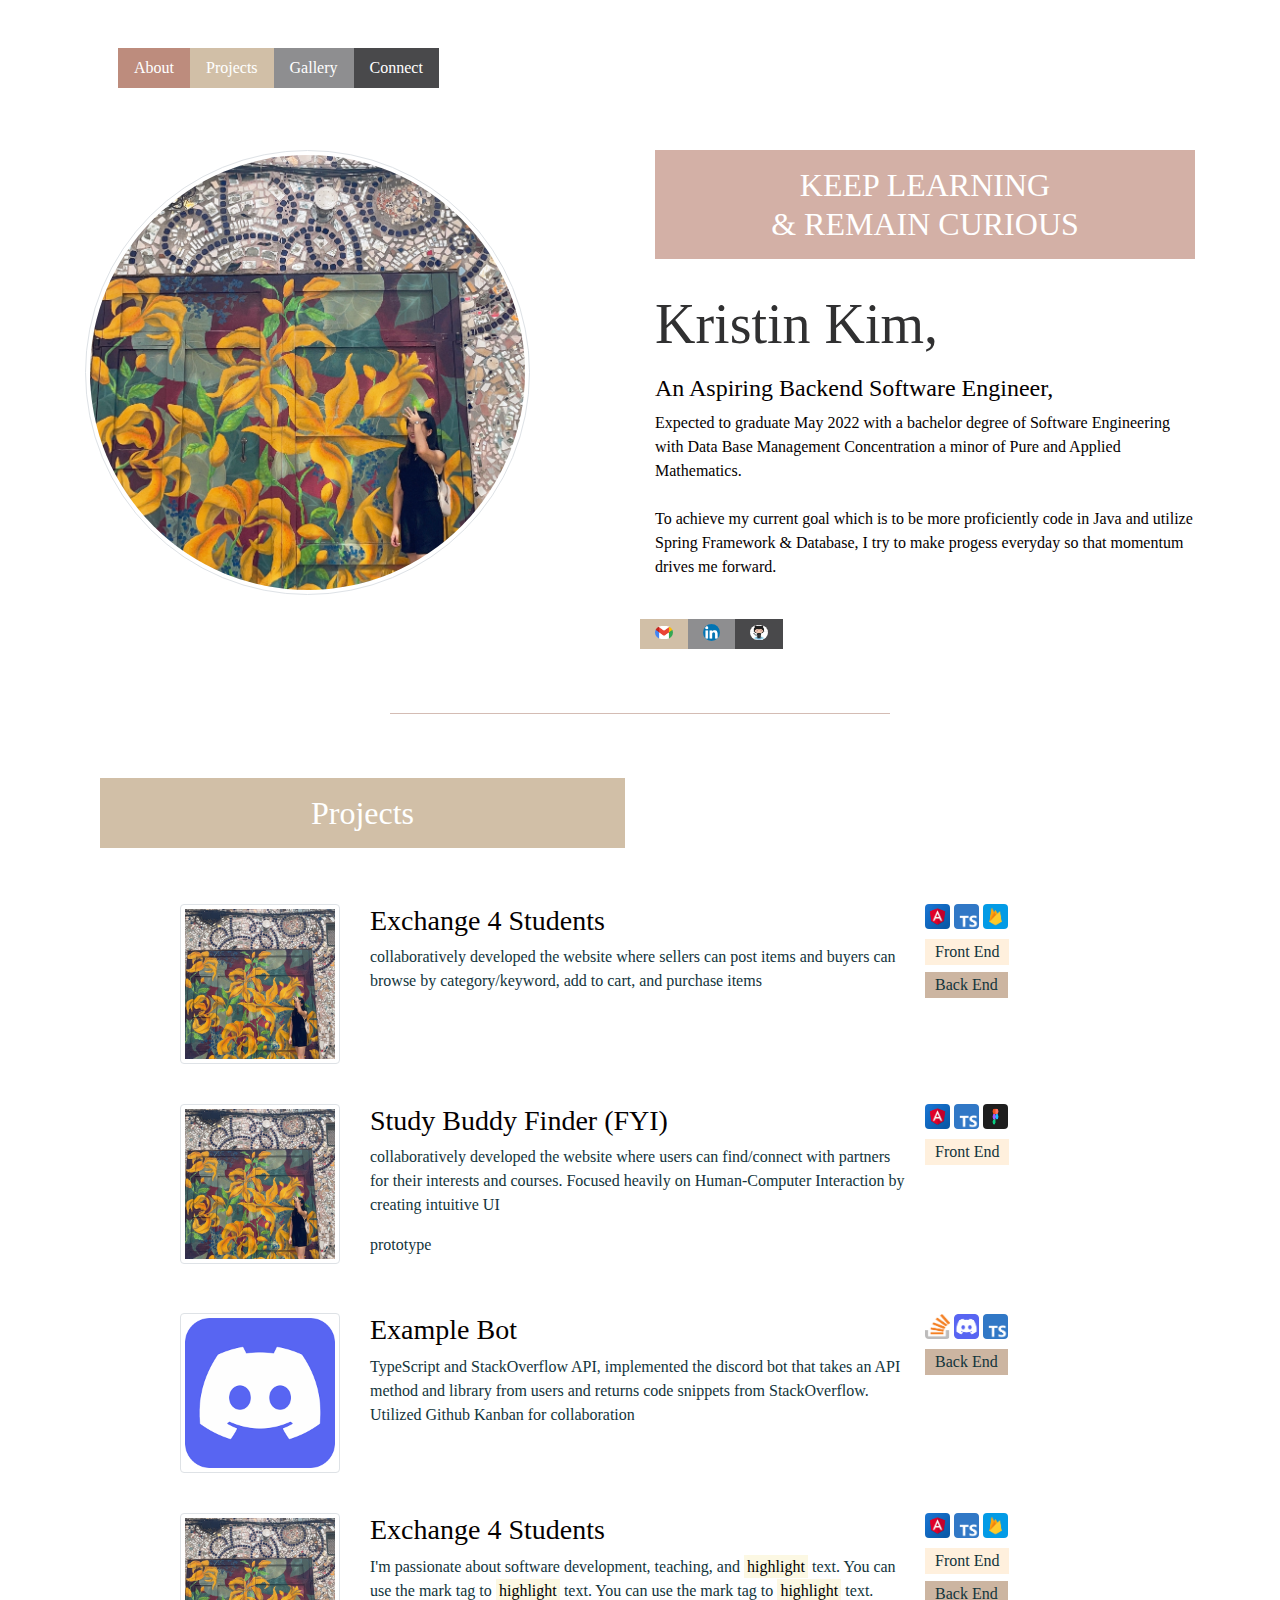
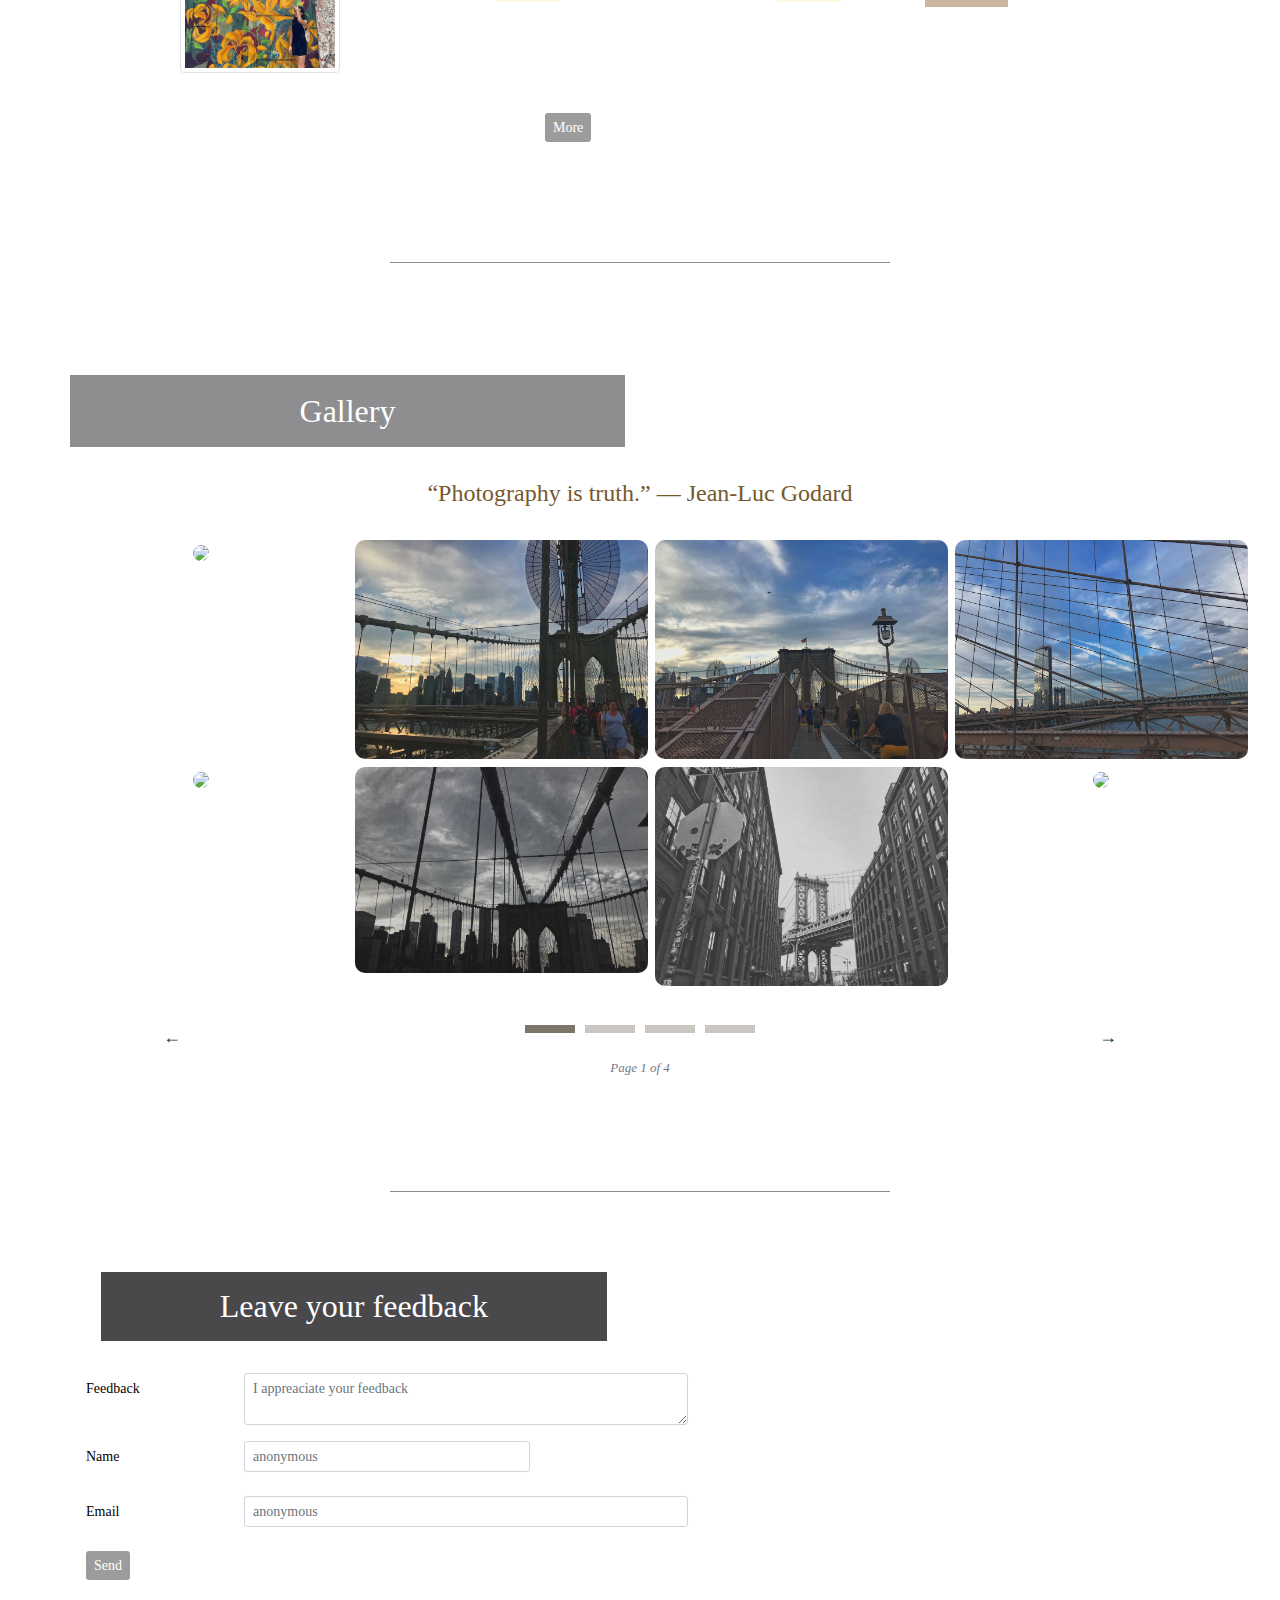
==== index.html @ ba3530fb "initial commit" ====
<!DOCTYPE html>
<html>
    <head>
        <link rel="stylesheet" href="https://maxcdn.bootstrapcdn.com/bootstrap/4.0.0/css/bootstrap.min.css" integrity="sha384-Gn5384xqQ1aoWXA+058RXPxPg6fy4IWvTNh0E263XmFcJlSAwiGgFAW/dAiS6JXm" crossorigin="anonymous">
        <link rel="stylesheet" type="text/css" href="style.css"> 
        <link rel="stylesheet" href="https://maxcdn.bootstrapcdn.com/bootstrap/4.0.0/css/bootstrap.min.css" integrity="sha384-Gn5384xqQ1aoWXA+058RXPxPg6fy4IWvTNh0E263XmFcJlSAwiGgFAW/dAiS6JXm" crossorigin="anonymous">
        <link rel="stylesheet" type="text/css" href="gallerystyle.css">
        <title>Kristin Kim</title>
    </head>
    
    <body>
        <div class= "big-container-tab">
        <div class="container container-tab p-sm-5 b-0">
            <ul class="nav">
                <li class="nav-item nav-item-1">
                  <a class="nav-link active" href="">About</a>
                </li>
                <li class="nav-item nav-item-2">
                  <a class="nav-link" href="#projects">Projects</a>
                </li>
                <li class="nav-item nav-item-3">
                  <a class="nav-link" href="#gallery">Gallery</a>
                </li>
                <li class="nav-item nav-item-4">
                  <a class="nav-link" href="#connect">Connect</a>
                </li>
            </ul>
        </div>
        </div>
        <div class = "contents">
        <div class= "big-container-about">
        <div id="about" class="container container-about">
            <div class="row ">
                <div class="col-5">
                    <img src="img\profilepic.jpg" alt="profilepic" class="img-thumbnail rounded-circle profile">
                </div>
                <div class ="col-1"></div>
                <div class="col-6">
                    <!-- <div class= "row">
                        <div class="col">
                            <img src="img\profilepic.jpg" alt="..." class="rounded-circle medium-circle">
                        </div>
                        <div class="col">
                            <img src="img\profilepic.jpg" alt="..." class="rounded-circle medium-circle">
                        </div>
                        <div class="col">
                            <img src="img\profilepic.jpg" alt="..." class="rounded-circle medium-circle">
                        </div>
                    </div> -->
                    <h2 class="about-quote">KEEP LEARNING <br>& REMAIN CURIOUS</h2>
                    <br>
                    <h1 class="display-4 about-kristin" style="color: #303031;">Kristin Kim, </h1>
                    
                    <p class="about-me">
                        <h4>An Aspiring Backend Software Engineer,</h4> Expected to graduate May 2022 with
                        a bachelor degree of Software Engineering with Data Base Management Concentration 
                        a minor of Pure and Applied Mathematics.
                        <br><br>To achieve my current goal which is to be more proficiently code in Java and utilize Spring Framework & Database, 
                        I try to make progess everyday so that momentum drives me forward.
                         <br>
                    <br></p>
                    <div id="projects" class="row about-contact">
                        <div class="col-1 contact-1">
                            <a href="https://mail.google.com/mail/?view=cm&fs=1&to=kristinhajinkim@gmail.com" target="_blank">
                                <img src="img\tools\gmail.png" alt="profilepic">
                            </a>
                        </div>
                        <div class="col-1 contact-2">
                            <a href="https://www.linkedin.com/in/kristinkimnj/" target="_blank">
                                <img src="img\tools\linkedin.png" alt="linkedin" >
                            </a>
                        </div>
                        <div class="col-1 contact-3">
                            <a href="https://github.com/krixstin" target="_blank">
                                <img src="img\tools\github.png" alt="github" >
                            </a>
                        </div>
                    </div>
                </div>
            </div>

        <div class="row">
            
        </div></div>

        </div>
        <br><br><hr  class="line-after-about"><br><br>

        <div class="container">
    
            <div class="col-6">
                <h2 class="projects-title">Projects <br></h2>
            </div><br><br>
            <div class="row project-container">
                <div class="col-1"></div>
                <div class="col-2">
                    <img src="img\profilepic.jpg" alt="profilepic" class="img-thumbnail project-pic">
                </div>
                <div class="col-6">
                    <h3>Exchange 4 Students</h3>
                    <p>collaboratively developed the website where
                        sellers can post items and buyers can browse by category/keyword, add to cart, and purchase items
                </p>
                    </div>
                <!-- https://kushal1223.github.io/kushal1223/about.html -->
                <div class="col-2">
                    <div class= "row tools">
                        <img src="img\tools\angular.png" alt="angular" class="rounded tiny tool-image">
                        <img src="img\tools\typescript.png" alt="typescript" class="rounded tiny tool-image">
                        <img src="img\tools\firebase.png" alt="firebase" class="rounded tiny tool-image">
                    </div>
                    <div class="row frontend">
                        <p class="project-badge">Front End</p>
                    </div>
                    <div class="row backend">
                        <p class="project-badge">Back End</p>
                    </div>
                </div>
            </div>

            <div class="row project-container">
                <div class="col-1"></div>
                <div class="col-2">
                    <img src="img\profilepic.jpg" alt="profilepic" class="img-thumbnail project-pic">
                </div>
                <div class="col-6">
                    <h3>Study Buddy Finder (FYI)</h3>
                    <p>collaboratively developed the website where users can find/connect with
                        partners for their interests and courses. Focused heavily on Human-Computer Interaction by creating intuitive UI
                        </p> <a href="https://www.figma.com/file/7HeeRn4bPnhHw6oi65pDeV/CS-545-Project?node-id=0%3A1>" target="blank"><p>prototype</p></a>
                </div>
                <!-- https://kushal1223.github.io/kushal1223/about.html -->
                <div class="col-2">
                    <div class= "row tools">
                        <img src="img\tools\angular.png" alt="angular" class="rounded tiny tool-image">
                        <img src="img\tools\typescript.png" alt="typescript" class="rounded tiny tool-image">
                        <img src="img\tools\figma.png" alt="figma" class="rounded tiny tool-image">
                    </div>
                    <div class="row frontend">
                        <p class="project-badge">Front End</p>
                    </div>
                    <!-- <div class="row backend">
                        <p class="rounded project-badge">Back End</p>
                    </div> -->
                </div>
            </div>
            <div class="row project-container">
                <div class="col-1"></div>
                <div class="col-2">
                    <img src="img\tools\discord.png" alt="discord" class="img-thumbnail project-pic">
                </div>
                <div class="col-6">
                    <h3>Example Bot</h3>
                    <p>TypeScript and StackOverflow API, implemented the discord bot that takes an API method and library from users
                        and returns code snippets from StackOverflow. Utilized Github Kanban for collaboration</p>
                </div>
                <!-- https://kushal1223.github.io/kushal1223/about.html -->
                <div class="col-2">
                    <div class= "row tools">
                        <a href="https://api.stackexchange.com/docs" target="blank">
                            <img src="img\tools\stackoverflow.png" alt="angular" class="rounded tiny tool-image">
                        </a>
                        <a href="https://discord.com/developers/docs/intro" target="blank">
                            <img src="img\tools\discord.png" alt="discord" class="rounded tiny tool-image">
                        </a>
                        <a href="https://api.stackexchange.com/docs" target="blank">
                            <img src="img\tools\typescript.png" alt="typescript" class="rounded tiny tool-image">
                        </a>
                    </div>
                    <!-- <div class="row frontend">
                        <p class="project-badge rounded">Front End</p>
                    </div> -->
                    <div class="row backend">
                        <p class="project-badge">Back End</p>
                    </div>
                </div>
            </div>
            
            <div class="row project-container">
                <div class="col-1"></div>
                <div class="col-2">
                    <img src="img\profilepic.jpg" alt="profilepic" class="img-thumbnail project-pic">
                </div>
                <div class="col-6">
                    <h3>Exchange 4 Students</h3>
                    <p>I'm passionate about software development, teaching, and <mark>highlight</mark> text.
                        You can use the mark tag to <mark>highlight</mark> text.
                        You can use the mark tag to <mark>highlight</mark> text.</p>
                </div>
                <!-- https://kushal1223.github.io/kushal1223/about.html -->
                <div class="col-2">
                    <div class= "row tools">
                        <img src="img\tools\angular.png" alt="angular" class="rounded tiny tool-image">
                        <img src="img\tools\typescript.png" alt="typescript" class="rounded tiny tool-image">
                        <img src="img\tools\firebase.png" alt="firebase" class="rounded tiny tool-image">
                    </div>
                    <div class="row frontend">
                        <p class="project-badge">Front End</p>
                    </div>
                    <div class="row backend">
                        <p class="project-badge">Back End</p>
                    </div>
                </div>
            </div>

            <div class="row project-container">
                <div class="col-5"></div>
                <p><button class="btn-sm btn-primary" type="button" data-toggle="collapse" data-target="#collapseExample" aria-expanded="false" aria-controls="collapseExample">
                        More
                    </button>  </p>   
            </div>
            
            <div class="collapse" id="collapseExample">
                <div class="row sm-project-container">
                    <div class="col-1"></div>
                    <div class="col-2">
                        <img src="img\profilepic.jpg" alt="profilepic" class="img-thumbnail rounded-circle profile">
                    </div>
                    <div class="col-4">
                        <h5>Exchange Students</h5>
                        <p>You can use the mark tag to <mark>highlight</mark> text.</p>
                    </div>
                    <div class="col-2">
                        <div class= "row tools">
                            <a href="https://api.stackexchange.com/docs" target="blank">
                                <img src="img\tools\stackoverflow.png" alt="angular" class="rounded tiny tool-image">
                            </a>
                            <a href="https://discord.com/developers/docs/intro" target="blank">
                                <img src="img\tools\discord.png" alt="discord" class="rounded tiny tool-image">
                            </a>
                            <a href="https://api.stackexchange.com/docs" target="blank">
                                <img src="img\tools\typescript.png" alt="typescript" class="rounded tiny tool-image">
                            </a>
                        </div>
                        <!-- <div class="row frontend">
                            <p class="project-badge rounded">Front End</p>
                        </div> -->
                        <div class="row backend">
                            <p class="project-badge">Back End</p>
                        </div>
                    </div>
                </div>
                


                <p><button class="btn-sm btn-primary" type="button" data-toggle="collapse" data-target="#collapseExample2" aria-expanded="false" aria-controls="collapseExample2">
                    More
                </button></p>   
            </div>

            <div class="collapse" id="collapseExample2">
                <div class="row sm-project-container">
                    <div class="col-1"></div>
                    <div class="col-2">
                        <img src="img\profilepic.jpg" alt="profilepic" class="img-thumbnail rounded-circle profile">
                    </div>
                    <div class="col-4">
                        <h5>Exchange Students</h5>
                        <p>You can use the mark tag to <mark>highlight</mark> text.</p>
                    </div>
                </div>
            </div>

        </div></div><br id="gallery"><br><hr class="line-after-projects"><br><br>
        
        <div class="gallery">
            <div class="col-6">
                <h2 class="gallery-title">Gallery <br></h2><br>
            </div>
            <header>
              <h4 style="font-family: Georgia, 'Times New Roman', Times, serif ;">“Photography is truth.”
                — Jean-Luc Godard</h4><br>
            </header>
            <main id="image-gallery" class="images"></main>
            <footer id="gallery-pagination">
              <button id="btnPrevious">&larr; <span class="sr-only">Previous</span></button>
              <div>
                <div id="gallery-dots"></div>
                <span id="page"></span>
              </div>
              <button id="btnNext"><span class="sr-only">Next </span>&rarr;</button>
            </footer>
          </div>
        <!-- <div id="gotogallergy" class="container gallery rounded">
            <h1 class="display-4">Go to Gallergy</h1>
            <div class="row">
                <div class="col-3">
                    <img src="img/gallery/1.jpg" class="gallery-image">
                </div>
                <div class="col-3">
                    <img src="img/gallery/2.jpg" class="gallery-image">
                </div>
                <div class="col-3">
                    <img src="img/gallery/3.jpg" class="gallery-image">
                </div>
                <div class="col-3">
                    <img src="img/gallery/4.jpg" class="gallery-image">
                </div>
            </div><br>

            <div class="row">
                <div class="col-3">
                    <img src="img/gallery/5.jpg" class="gallery-image">
                </div>
                <div class="col-3">
                    <img src="img/gallery/6.jpg" class="gallery-image">
                </div>
                <div class="col-3">
                    <img src="img/gallery/7.jpg"class="gallery-image">
                </div>
                <div class="col-3">
                    <img src="img/gallery/8.jpg" class="gallery-image">
                </div>
            </div>
        
        </div> -->
        
        <br><br><hr class="line-after-projects"><br><br>
        <div id="connect" class="container shadow-lg p-3 mb-5 bg-white rounded">
            <div class= "row">
            <div class="col-10" ">
                <div class="col-7">
                    <h2 class="feedback-title">Leave your feedback<br></h2><br>
                </div>
                <form>
                    <div class="form-group row">
                        <label for="name" class="col-sm-2 col-form-label-sm">Feedback</label>
                        <div class="col-sm-6">
                        <textarea type="text" class="form-control form-control-sm" id="InputFeedback" aria-describedby="feedback" placeholder="I appreaciate your feedback"></textarea>
                        </div>
                    </div>
                    <div class="form-group row">
                        <label for="name" class="col-sm-2 col-form-label-sm">Name</label>
                        <div class="col-sm-4">
                        <input type="text" class="form-control form-control-sm" id="InputName" aria-describedby="nanme" placeholder="anonymous">
                        </div>
                    </div>
                    <div class="form-group row">
                        <label for="email" class="col-sm-2 col-form-label-sm">Email</label>
                        <div class="col-sm-6">
                        <input type="email" class="form-control form-control-sm" id="InputEmail" aria-describedby="email" placeholder="anonymous">
                        </div>
                    </div>
                    <!-- <div class="form-group form-check">
                    <input type="checkbox" class="form-check-input" id="exampleCheck1">
                    <label class="form-check-label" for="exampleCheck1">Check me out</label>
                    </div> -->                
                    <button type="submit" class="btn-sm btn-primary ">Send</button>
                </form>
            </div>

            <!-- <div class="col-6">
                <div class="col-10">
                    <h2 class="connect-title">Connect with Me <br></h2><br>
                </div>
                <form>
                    <div class="form-group row">
                        <label for="name" class="col-sm-3 col-form-label-sm">Name</label>
                        <div class="col-sm-4">
                        <input type="text" class="form-control form-control-sm" id="exampleInputEmail1" aria-describedby="emailHelp" placeholder="Enter Name">
                        </div>
                    </div>
                    <div class="form-group row">
                        <label for="email" class="col-sm-3 col-form-label-sm">Name</label>
                        <div class="col-sm-6">
                        <input type="email" class="form-control form-control-sm" id="exampleInputEmail1" aria-describedby="emailHelp" placeholder="Enter Name">
                        </div>
                    </div>
                    <div class="form-group row">
                        <label for="name" class="col-sm-3 col-form-label-sm">Name</label>
                        <div class="col-sm-6">
                        <textarea type="text" class="form-control form-control-sm" id="exampleInputEmail1" aria-describedby="emailHelp" placeholder="Enter Message"></textarea>
                        </div>
                    </div>                
                    <button type="submit" class="btn-sm btn-primary ">Send</button>
                </form>
            </div> -->
        </div>
    </div>
    </div>
          <script src="https://code.jquery.com/jquery-3.3.1.slim.min.js" integrity="sha384-q8i/X+965DzO0rT7abK41JStQIAqVgRVzpbzo5smXKp4YfRvH+8abtTE1Pi6jizo" crossorigin="anonymous"></script>
          <script src="https://cdnjs.cloudflare.com/ajax/libs/popper.js/1.14.3/umd/popper.min.js" integrity="sha384-ZMP7rVo3mIykV+2+9J3UJ46jBk0WLaUAdn689aCwoqbBJiSnjAK/l8WvCWPIPm49" crossorigin="anonymous"></script>
          <script src="https://stackpath.bootstrapcdn.com/bootstrap/4.1.3/js/bootstrap.min.js" integrity="sha384-ChfqqxuZUCnJSK3+MXmPNIyE6ZbWh2IMqE241rYiqJxyMiZ6OW/JmZQ5stwEULTy" crossorigin="anonymous"></script>
          
          <script src="gallery.js" type="text/javascript"></script>
          <script src="https://code.jquery.com/jquery-3.3.1.slim.min.js" integrity="sha384-q8i/X+965DzO0rT7abK41JStQIAqVgRVzpbzo5smXKp4YfRvH+8abtTE1Pi6jizo" crossorigin="anonymous"></script>
          <script src="https://cdnjs.cloudflare.com/ajax/libs/popper.js/1.14.3/umd/popper.min.js" integrity="sha384-ZMP7rVo3mIykV+2+9J3UJ46jBk0WLaUAdn689aCwoqbBJiSnjAK/l8WvCWPIPm49" crossorigin="anonymous"></script>
          <script src="https://stackpath.bootstrapcdn.com/bootstrap/4.1.3/js/bootstrap.min.js" integrity="sha384-ChfqqxuZUCnJSK3+MXmPNIyE6ZbWh2IMqE241rYiqJxyMiZ6OW/JmZQ5stwEULTy" crossorigin="anonymous"></script>
        </body>
</html>
---- style.css ----
.big-container-tab{
    background-color:  #ffffff;
    margin: 0;
    position:fixed;
    top: 0;
    width: 100%; 
    z-index: 1;
}
.container-tab{
    background-color: white;
}

.contents{
    margin-top: 150px;
}

.nav .nav-item:hover {
    background: #ddd;
  }
/* .big-container-about{
    background-color: #bd8c7d ;
}
.container-about{
    background-color: #bd8c7d;
} */

.about-quote{
    background-color: #d3b0a6;
    color: #ffffff;
    padding: 3% 0%;
    text-align: center;
}
.projects-title{
    background-color: #d1bfa7;
    color: #ffffff;
    padding: 3% 0%;
    text-align: center;
}
.gallery-title{
    background-color: #8e8e90;
    color: #ffffff;
    padding: 3% 0%;
    text-align: center;
}
.connect-title{
    background-color: #49494b ;
    color: #ffffff;
    padding: 3% 0%;
    text-align: center;
}

.feedback-title{
    background-color: #49494b ;
    color: #ffffff;
    padding: 3% 0%;
    text-align: center;
}
.nav a:any-link{
    color:white;
    font-display: 1;
}
.nav-item-1{
    background-color: #bd8c7d ;
}
.nav-item-2{
    background-color:#d1bfa7 ;
}
.nav-item-3{
    background-color:#8e8e90 ;
}
.nav-item-4{
    background-color:#49494b ;
}
.col-1.contact-1{
    background-color: #d1bfa7;
    padding-bottom: 1%;
}
.col-1.contact-2{
    background-color: #8e8e90;
}
.col-1.contact-3{
    background-color: #49494b;
}
.line-after-about{
    border-top: 0.5px solid #d4bcb4;
    width: 500px;
}
.line-after-projects{
    border-top: 0.5px solid #8e8e90;
    width: 500px;
}
.line-after-gallery{
    border-top: 0.5px solid #49494b;
    width: 500px;
}
.small-circle{
    width:75px;
    height:75px;
}

.medium-circle{
    width:150px;
    height:150px;
}

.tiny{
    width:25px;
    height: 25px;
}

/* .container{
    background-color:#8AAAE5 ;
} */


/* .project-pic{
    width: 50%;
    height: 50;
} */


/* projectss
 */

.project-container{
    margin-bottom: 40px;
}

.sm-project-container{
    margin-bottom: 40px;
}
.tools{
    margin-bottom: 10px;
}
.tools img{
    margin-right: 4px;
}
.tool-image:hover{
    background-color:#000;
    opacity:0.5;
}
.project-badge:hover{
    opacity:0.9;
}
.frontend, .backend{
    margin-top:4px;
    margin-bottom: 7px;
}

.frontend p{
    background-color: #fff0dd;
    margin: 0;
    padding: 1px 10px;
}
.backend p{
    background-color: #ccb5a1;
    margin: 0;
    padding: 1px 10px;
    color: white;
}

.gallery-image{
    width: 100%;
    margin: 0 auto;
    height: 100%;
}
.container{
    background-color: #ffffff;
    color:rgb(5, 0, 0);
    
}
.container p {
    color:#12343b;
}
#about{
    background-image: linear-gradient(to left, rgba(255, 235, 219, 0), #e1b382);
    background-color: #e9a46b;
}

*{
    background-color: #ffffff;
    /* color: #bf4aa8; */
}
body {font-family:"Ubuntu";
    background-color: #ffffff;
    color:#ffffff}

button.btn-sm, button.btn-primary {
    background-color:  #9c9c9c;
    border: #222222;
}
button.btn-sm:hover, button.btn-primary :hover, 
button.btn-sm:focus, button.btn-primary :focus,
button.btn-sm:active, button.btn-primary :active{
    background-color: #313131
}

    /* gallery */
.gallery {
    font-family: Arial, sans-serif;
    text-align: center;
    max-width: 1170px;
    margin: 3rem auto;
    background-color: #ffffff;
    color: rgb(117, 89, 46);
    }
    
* { box-sizing: border-box;
font-family: Georgia, 'Times New Roman', Times, serif;}

h1 {
margin-bottom: 3rem;
}

.images {
width: 100%;
margin: 0 auto;
height: 100%;
display: grid;
grid-gap: 7.5px;
grid-template-columns: 50% 50%;
}

@media (min-width: 580px) {
.images {
    grid-template-columns: 25% 25% 25% 25%;
}
}
img {
height: auto;
width: 100%;
max-width: 100%;
vertical-align: middle;
border-radius: 10px;
}
.template {
transition: all 0.5s cubic-bezier(0.455, 0.03, 0.515, 0.955);
opacity: 0;
position: relative;
background: white;
}

.template p {
position: absolute;
left: 0;
bottom: 0;
color: #fff;
text-transform: uppercase;
font-size: 13px;
letter-spacing: 1px;
margin: 0;
width: 100%;
background: linear-gradient(rgba(0,0,0,0), rgba(0,0,0,0.5));
padding: 25px 10px 10px 10px;
}

.template.animate {
transform: scale(1);
    opacity: 1;
}

#gallery-pagination {
margin: 30px 0;
}

#btnNext,
#btnPrevious{
background: transparent;
color: #12343b;
padding: 8px 28px;
border: 0;
font-size: 18px;
cursor: pointer;
outline: none;
}

#gallery-pagination #page {
margin-left: 15px;
margin-right: 15px;
color: #757886;
font-style: italic;
font-size: 13px
}

.sr-only {
position: absolute !important;
overflow: hidden;
clip: rect(0 0 0 0);
height: 1px;
width: 1px;
margin: -1px;
padding: 0;
border: 0;
}

#gallery-dots {
margin-bottom: 15px
}

.gallery-dot {
background:  #7e7469;
border:0;
padding:0;
width: 50px;
height: 8px;
margin: 5px;
opacity: 0.4;
outline: none;
cursor: pointer;
}

.gallery-dot.active {
opacity: 1;
}

#gallery-pagination {
display: grid;
grid-template-columns: 1fr 3fr 1fr;
align-items: start;
}
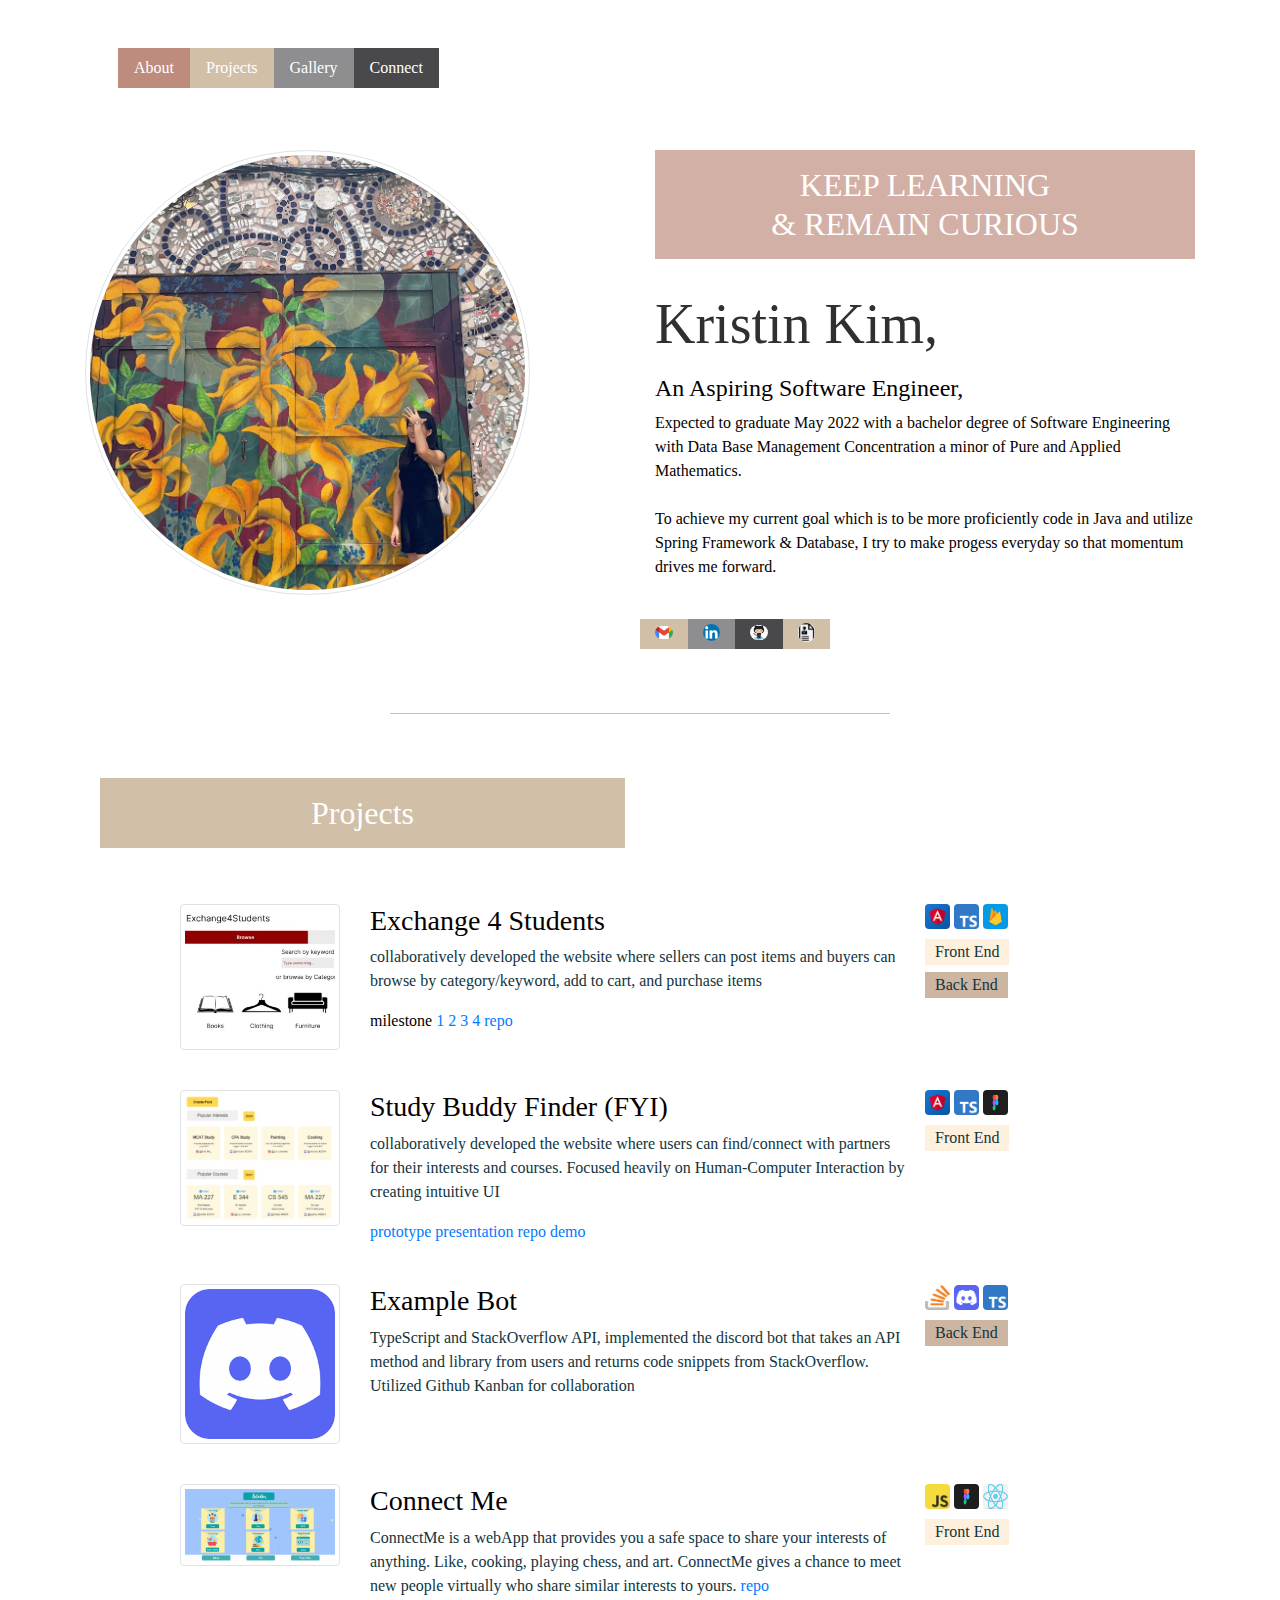
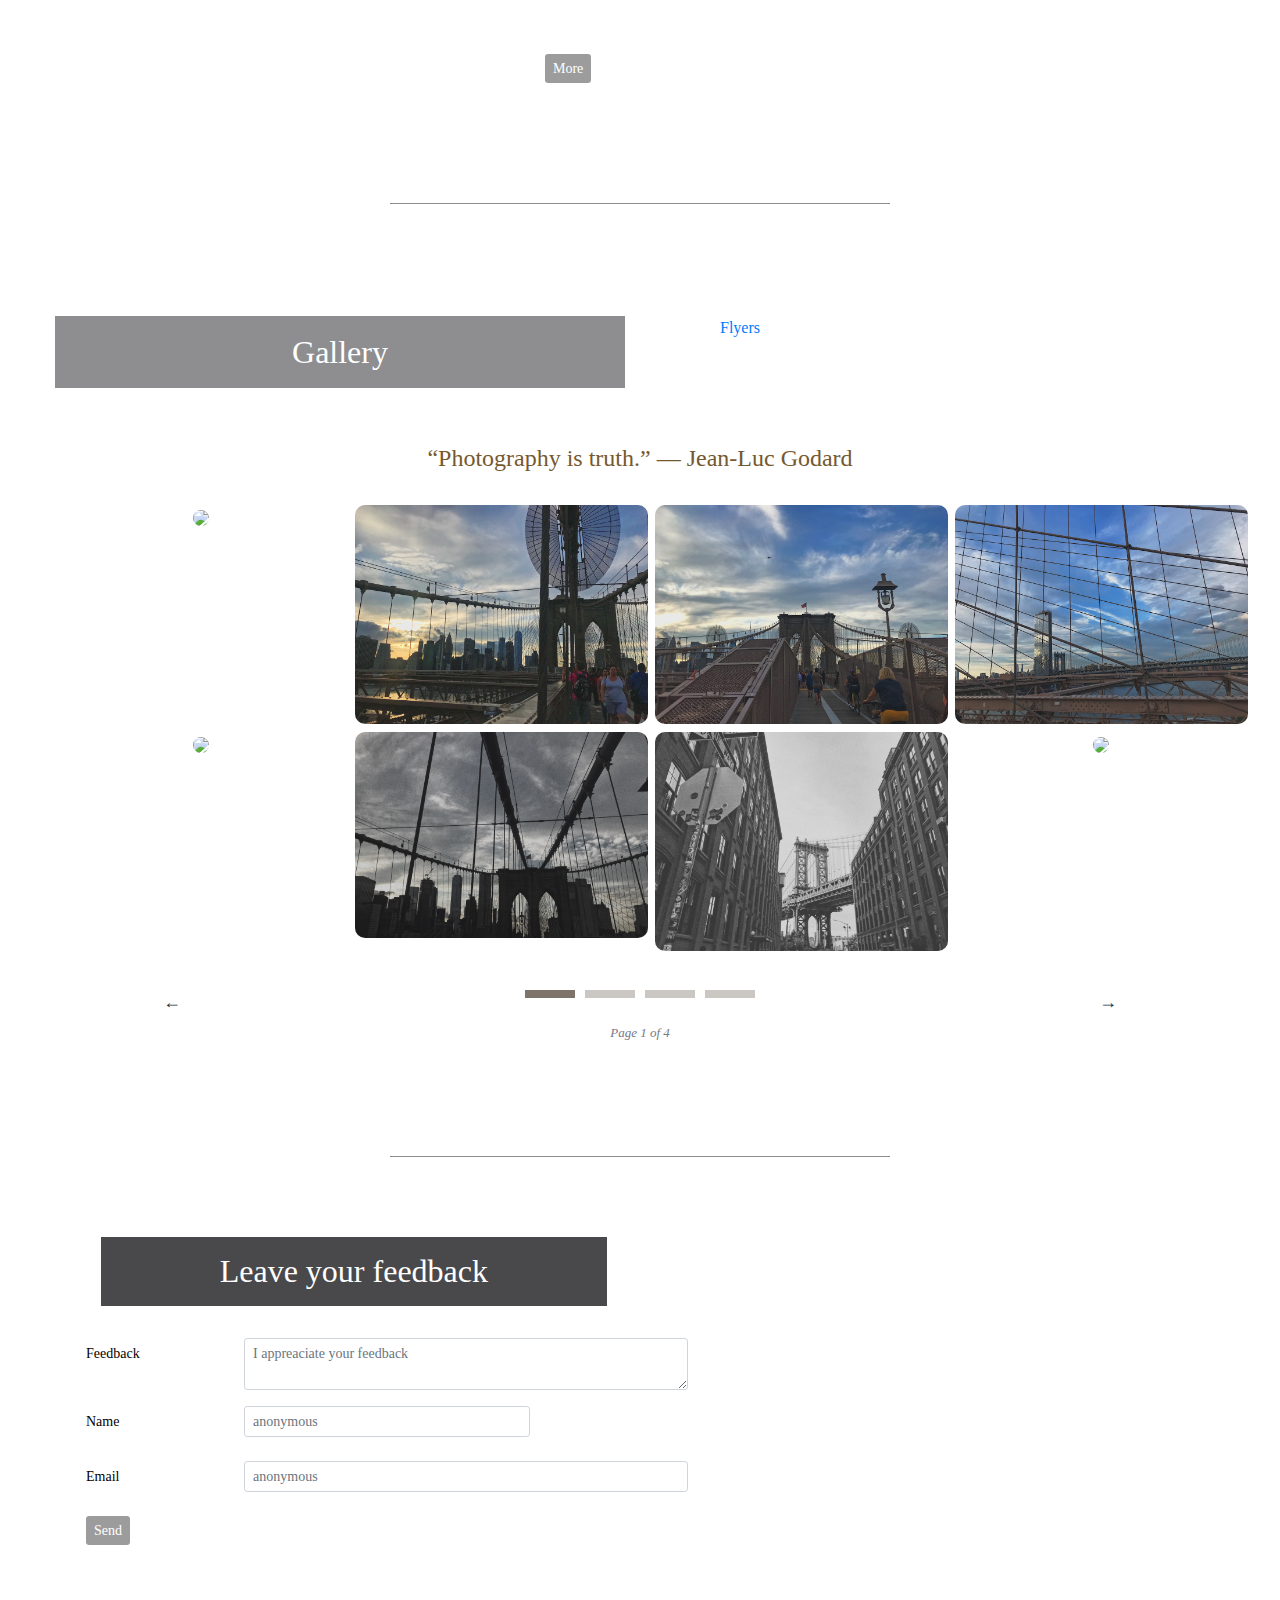
==== commit 0aeb85e8: "updates on format and gallery" ====
--- a/index.html
+++ b/index.html
@@ -52,7 +52,7 @@
                     <h1 class="display-4 about-kristin" style="color: #303031;">Kristin Kim, </h1>
                     
                     <p class="about-me">
-                        <h4>An Aspiring Backend Software Engineer,</h4> Expected to graduate May 2022 with
+                        <h4>An Aspiring Software Engineer,</h4> Expected to graduate May 2022 with
                         a bachelor degree of Software Engineering with Data Base Management Concentration 
                         a minor of Pure and Applied Mathematics.
                         <br><br>To achieve my current goal which is to be more proficiently code in Java and utilize Spring Framework & Database, 
@@ -75,6 +75,11 @@
                                 <img src="img\tools\github.png" alt="github" >
                             </a>
                         </div>
+                        <div class="col-1 contact-1">
+                            <a href="https://docs.google.com/document/d/15HZTdAoaL5B6ks7_Y5PQZL5f7JFk6Fc8SQJSw1Nc3Oo/edit?usp=sharing" target="_blank">
+                                <img src="img\tools\resume.png" alt="resume">
+                            </a>
+                        </div>
                     </div>
                 </div>
             </div>
@@ -94,14 +99,31 @@
             <div class="row project-container">
                 <div class="col-1"></div>
                 <div class="col-2">
-                    <img src="img\profilepic.jpg" alt="profilepic" class="img-thumbnail project-pic">
+                    <img src="img\exchange4student.jpg" alt="profilepic" class="img-thumbnail project-pic">
                 </div>
                 <div class="col-6">
                     <h3>Exchange 4 Students</h3>
                     <p>collaboratively developed the website where
                         sellers can post items and buyers can browse by category/keyword, add to cart, and purchase items
-                </p>
-                    </div>
+                    </p> milestone 
+                    <a href="https://docs.google.com/presentation/d/1g60ye6Cwdyq5RsmNOlIOxBEKwdZN8m_yX58WLpYh2oE/edit?usp=sharing" target="blank">
+                        1 
+                    </a> 
+                    <a href="https://docs.google.com/presentation/d/1xqOpsB19r_PqdV-9CRYLpsWpoy4WtER2Pp6g-m01zzI/edit?usp=sharing" target="blank">
+                        2 
+                    </a>
+                    <a href="https://docs.google.com/presentation/d/1My-JZPf0HKx7seVW6fd5Rc45CtedxctzN6aNHe6azqU/edit?usp=sharing" target="blank">
+                        3 
+                    </a>
+                    <a href="https://docs.google.com/presentation/d/1zCsowXSpKT4gBxd0Qw1AbP73GBp-mJob2y6TTh6H0v0/edit?usp=sharing" target="blank">
+                        4
+                    </a>
+                    <a href="https://github.com/krixstin/Exchange4Students" target="blank">
+                        repo
+                    </a>
+                
+                </div>
+                    
                 <!-- https://kushal1223.github.io/kushal1223/about.html -->
                 <div class="col-2">
                     <div class= "row tools">
@@ -121,14 +143,24 @@
             <div class="row project-container">
                 <div class="col-1"></div>
                 <div class="col-2">
-                    <img src="img\profilepic.jpg" alt="profilepic" class="img-thumbnail project-pic">
+                    <img src="img\fyi.jpg" alt="profilepic" class="img-thumbnail project-pic">
                 </div>
                 <div class="col-6">
                     <h3>Study Buddy Finder (FYI)</h3>
                     <p>collaboratively developed the website where users can find/connect with
                         partners for their interests and courses. Focused heavily on Human-Computer Interaction by creating intuitive UI
-                        </p> <a href="https://www.figma.com/file/7HeeRn4bPnhHw6oi65pDeV/CS-545-Project?node-id=0%3A1>" target="blank"><p>prototype</p></a>
-                </div>
+                        </p> 
+                        <a href="https://www.figma.com/file/7HeeRn4bPnhHw6oi65pDeV/CS-545-Project?node-id=0%3A1>" target="blank">prototype</a>
+                        <a href="https://docs.google.com/presentation/d/1w7naWIwu_uv9iaJsAR7rbCnajA29YIQUgZ6NgB-o0kQ/edit?usp=sharing" target="blank">
+                            presentation
+                        </a>
+                        <a href="https://github.com/krixstin/FindYaInterest" target="blank">
+                            repo
+                        </a>
+                        <a href="https://stevens.zoom.us/rec/play/zwdK0DxwrhJ-Wvdf6eX3SBWiF1qFYNCbt0CwU68AP924_HkJxwYmADFTrmIBip5YYKPSko4BrhgYfFlL.dKk80u_ANJhYVFbW?startTime=1620211896000" target="blank">
+                            demo
+                        </a>
+                    </div>
                 <!-- https://kushal1223.github.io/kushal1223/about.html -->
                 <div class="col-2">
                     <div class= "row tools">
@@ -179,27 +211,28 @@
             <div class="row project-container">
                 <div class="col-1"></div>
                 <div class="col-2">
-                    <img src="img\profilepic.jpg" alt="profilepic" class="img-thumbnail project-pic">
-                </div>
-                <div class="col-6">
-                    <h3>Exchange 4 Students</h3>
-                    <p>I'm passionate about software development, teaching, and <mark>highlight</mark> text.
-                        You can use the mark tag to <mark>highlight</mark> text.
-                        You can use the mark tag to <mark>highlight</mark> text.</p>
+                    <img src="img\activities.gif" alt="profilepic" class="img-thumbnail project-pic">
+                </div>
+                <div class="col-6">
+                    <h3>Connect Me</h3>
+                    <p>ConnectMe is a webApp that provides you a safe space to share your interests of anything. Like, cooking, playing chess, and art. ConnectMe gives a chance to meet new people virtually who share similar interests to yours. 
+                        <a href="https://github.com/krixstin/ConnectMe" target="blank">
+                            repo
+                        </a>
                 </div>
                 <!-- https://kushal1223.github.io/kushal1223/about.html -->
                 <div class="col-2">
                     <div class= "row tools">
-                        <img src="img\tools\angular.png" alt="angular" class="rounded tiny tool-image">
-                        <img src="img\tools\typescript.png" alt="typescript" class="rounded tiny tool-image">
-                        <img src="img\tools\firebase.png" alt="firebase" class="rounded tiny tool-image">
+                        <img src="img\tools\javascript.png" alt="javascript" class="rounded tiny tool-image">
+                        <img src="img\tools\figma.png" alt="figma" class="rounded tiny tool-image">
+                        <img src="img\tools\react.png" alt="react" class="rounded tiny tool-image">
                     </div>
                     <div class="row frontend">
                         <p class="project-badge">Front End</p>
                     </div>
-                    <div class="row backend">
+                    <!-- <div class="row backend">
                         <p class="project-badge">Back End</p>
-                    </div>
+                    </div> -->
                 </div>
             </div>
 
@@ -214,22 +247,32 @@
                 <div class="row sm-project-container">
                     <div class="col-1"></div>
                     <div class="col-2">
-                        <img src="img\profilepic.jpg" alt="profilepic" class="img-thumbnail rounded-circle profile">
+                        <img src="img\usgov.png" alt="profilepic" class="img-thumbnail rounded-circle profile">
                     </div>
                     <div class="col-4">
-                        <h5>Exchange Students</h5>
-                        <p>You can use the mark tag to <mark>highlight</mark> text.</p>
+                        <h5>US Governor Viewer</h5>
+                        <p>The application first excute the list of (US States full name & code) pairs, then takes in input of State Code, and returns: name,
+                            phone number,
+                            party,
+                            gender,
+                            ethnicity,
+                            biography,
+                            contact page link
+                            of governor of a requested State</p>
+                            <a href="https://github.com/krixstin/us-governors-viewer" target="blank">
+                                repo
+                            </a>
                     </div>
                     <div class="col-2">
                         <div class= "row tools">
                             <a href="https://api.stackexchange.com/docs" target="blank">
-                                <img src="img\tools\stackoverflow.png" alt="angular" class="rounded tiny tool-image">
+                                <img src="img\tools\java.png" alt="java" class="rounded tiny tool-image">
                             </a>
                             <a href="https://discord.com/developers/docs/intro" target="blank">
-                                <img src="img\tools\discord.png" alt="discord" class="rounded tiny tool-image">
+                                <img src="img\tools\spring.png" alt="spring" class="rounded tiny tool-image">
                             </a>
                             <a href="https://api.stackexchange.com/docs" target="blank">
-                                <img src="img\tools\typescript.png" alt="typescript" class="rounded tiny tool-image">
+                                <img src="img\tools\jdbc.jpg" alt="sql" class="rounded tiny tool-image">
                             </a>
                         </div>
                         <!-- <div class="row frontend">
@@ -240,22 +283,20 @@
                         </div>
                     </div>
                 </div>
-                
-
-
+<!-- 
                 <p><button class="btn-sm btn-primary" type="button" data-toggle="collapse" data-target="#collapseExample2" aria-expanded="false" aria-controls="collapseExample2">
                     More
-                </button></p>   
+                </button></p>    -->
             </div>
 
             <div class="collapse" id="collapseExample2">
                 <div class="row sm-project-container">
                     <div class="col-1"></div>
                     <div class="col-2">
-                        <img src="img\profilepic.jpg" alt="profilepic" class="img-thumbnail rounded-circle profile">
+                        <img src="img\tools\spring.jpg" alt="profilepic" class="img-thumbnail rounded-circle profile">
                     </div>
                     <div class="col-4">
-                        <h5>Exchange Students</h5>
+                        <h5>Us-governer</h5>
                         <p>You can use the mark tag to <mark>highlight</mark> text.</p>
                     </div>
                 </div>
@@ -264,9 +305,14 @@
         </div></div><br id="gallery"><br><hr class="line-after-projects"><br><br>
         
         <div class="gallery">
+            <div class= "row">
             <div class="col-6">
-                <h2 class="gallery-title">Gallery <br></h2><br>
-            </div>
+                <h2 class="gallery-title">Gallery </h2>
+            </div>
+            <div class="col-2">
+                <a href="flyers.html">Flyers</a>
+            </div>
+            </div><br>       <br> 
             <header>
               <h4 style="font-family: Georgia, 'Times New Roman', Times, serif ;">“Photography is truth.”
                 — Jean-Luc Godard</h4><br>
@@ -281,39 +327,6 @@
               <button id="btnNext"><span class="sr-only">Next </span>&rarr;</button>
             </footer>
           </div>
-        <!-- <div id="gotogallergy" class="container gallery rounded">
-            <h1 class="display-4">Go to Gallergy</h1>
-            <div class="row">
-                <div class="col-3">
-                    <img src="img/gallery/1.jpg" class="gallery-image">
-                </div>
-                <div class="col-3">
-                    <img src="img/gallery/2.jpg" class="gallery-image">
-                </div>
-                <div class="col-3">
-                    <img src="img/gallery/3.jpg" class="gallery-image">
-                </div>
-                <div class="col-3">
-                    <img src="img/gallery/4.jpg" class="gallery-image">
-                </div>
-            </div><br>
-
-            <div class="row">
-                <div class="col-3">
-                    <img src="img/gallery/5.jpg" class="gallery-image">
-                </div>
-                <div class="col-3">
-                    <img src="img/gallery/6.jpg" class="gallery-image">
-                </div>
-                <div class="col-3">
-                    <img src="img/gallery/7.jpg"class="gallery-image">
-                </div>
-                <div class="col-3">
-                    <img src="img/gallery/8.jpg" class="gallery-image">
-                </div>
-            </div>
-        
-        </div> -->
         
         <br><br><hr class="line-after-projects"><br><br>
         <div id="connect" class="container shadow-lg p-3 mb-5 bg-white rounded">
@@ -348,33 +361,6 @@
                     <button type="submit" class="btn-sm btn-primary ">Send</button>
                 </form>
             </div>
-
-            <!-- <div class="col-6">
-                <div class="col-10">
-                    <h2 class="connect-title">Connect with Me <br></h2><br>
-                </div>
-                <form>
-                    <div class="form-group row">
-                        <label for="name" class="col-sm-3 col-form-label-sm">Name</label>
-                        <div class="col-sm-4">
-                        <input type="text" class="form-control form-control-sm" id="exampleInputEmail1" aria-describedby="emailHelp" placeholder="Enter Name">
-                        </div>
-                    </div>
-                    <div class="form-group row">
-                        <label for="email" class="col-sm-3 col-form-label-sm">Name</label>
-                        <div class="col-sm-6">
-                        <input type="email" class="form-control form-control-sm" id="exampleInputEmail1" aria-describedby="emailHelp" placeholder="Enter Name">
-                        </div>
-                    </div>
-                    <div class="form-group row">
-                        <label for="name" class="col-sm-3 col-form-label-sm">Name</label>
-                        <div class="col-sm-6">
-                        <textarea type="text" class="form-control form-control-sm" id="exampleInputEmail1" aria-describedby="emailHelp" placeholder="Enter Message"></textarea>
-                        </div>
-                    </div>                
-                    <button type="submit" class="btn-sm btn-primary ">Send</button>
-                </form>
-            </div> -->
         </div>
     </div>
     </div>
--- a/style.css
+++ b/style.css
@@ -210,6 +210,10 @@
 
 h1 {
 margin-bottom: 3rem;
+}
+a, a:hover, a:focus, a:active {
+    text-decoration: none;
+    color: black;
 }
 
 .images {
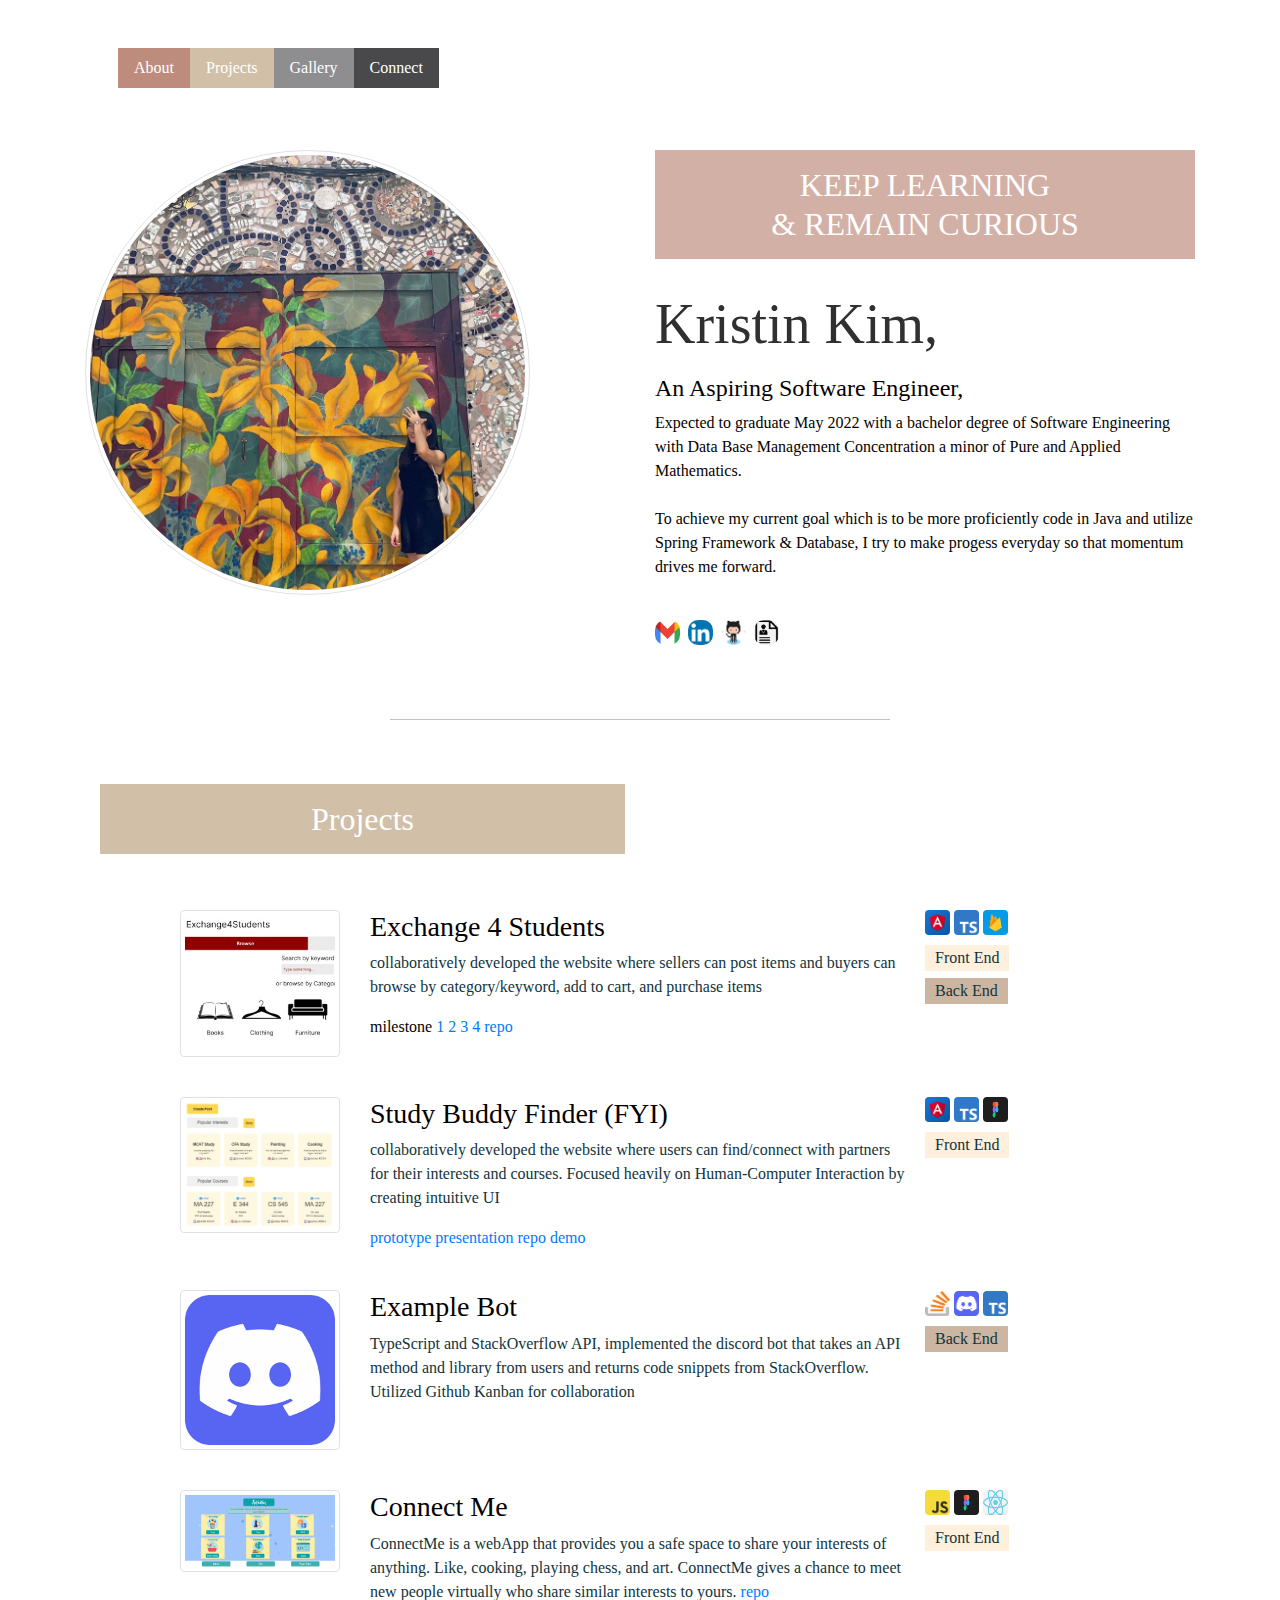
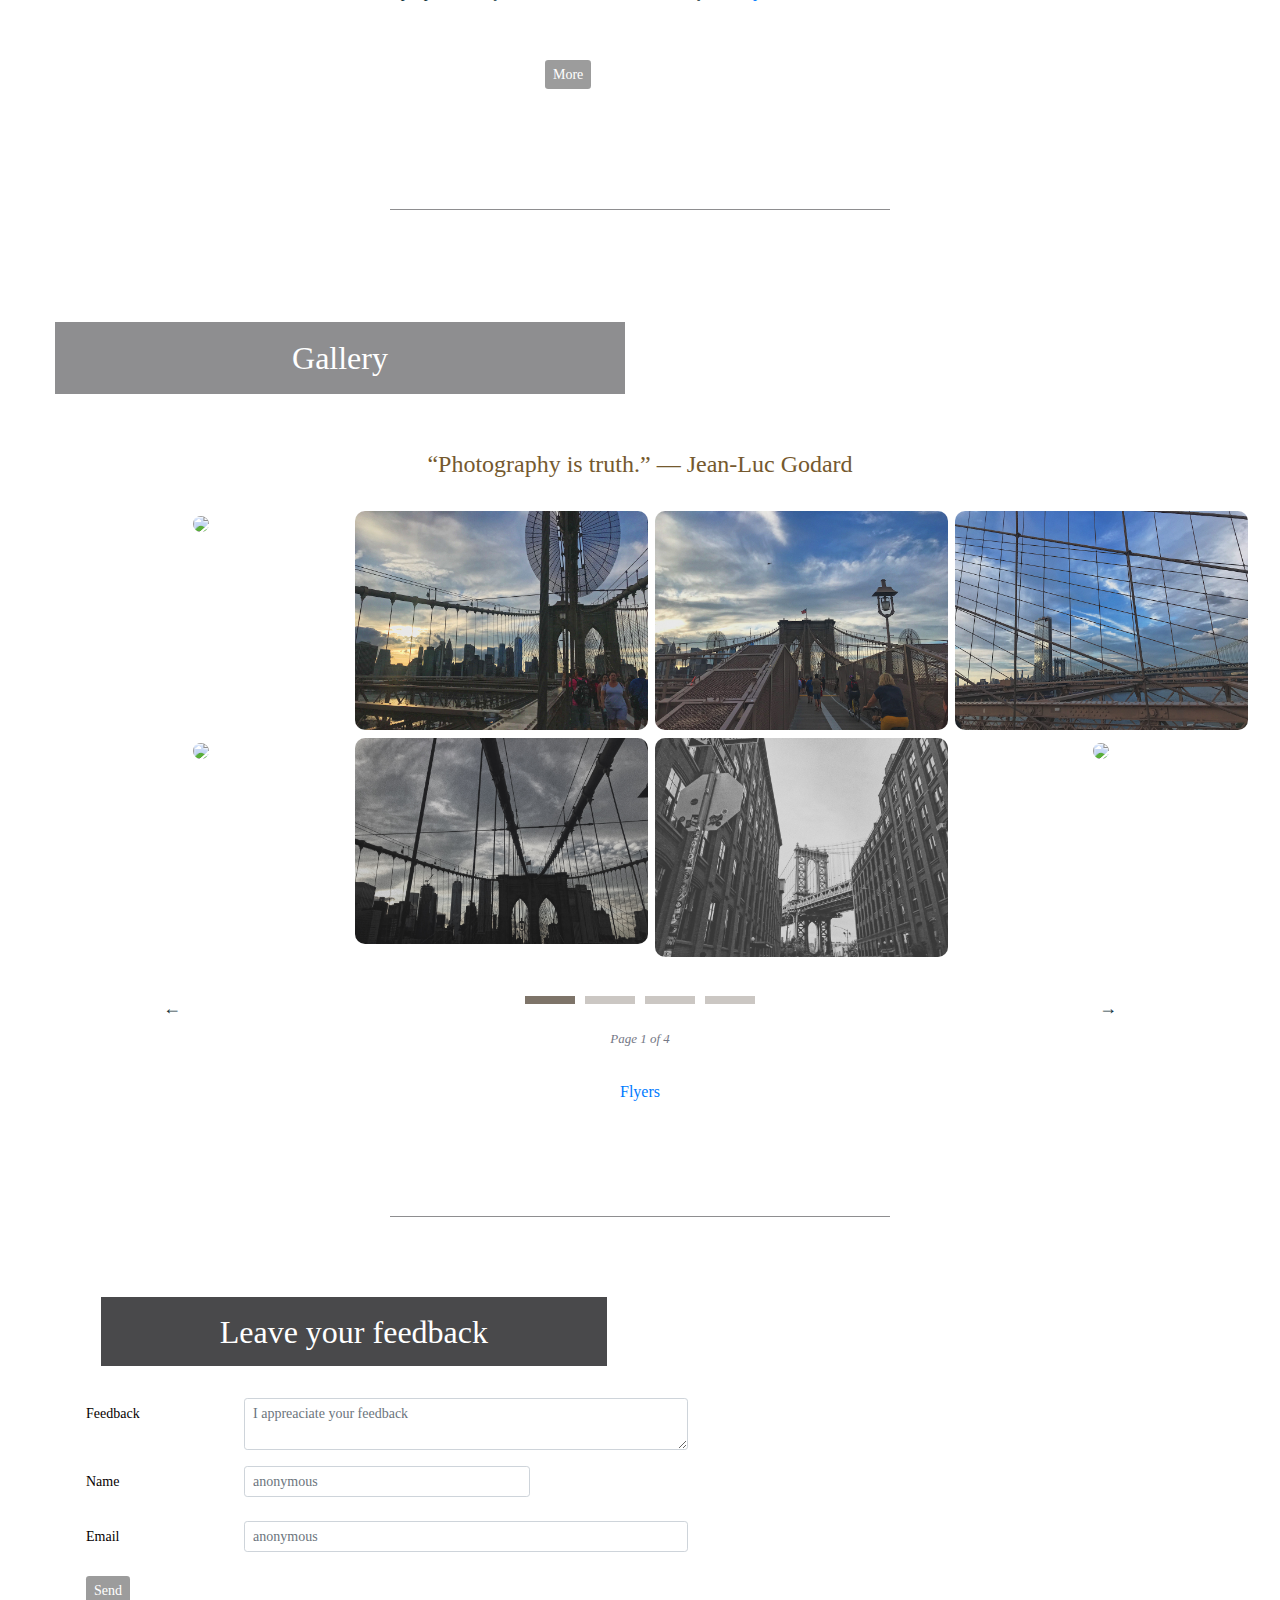
==== commit 9577cde9: "minor updates" ====
--- a/index.html
+++ b/index.html
@@ -60,7 +60,21 @@
                          <br>
                     <br></p>
                     <div id="projects" class="row about-contact">
-                        <div class="col-1 contact-1">
+                        <div class= "col-10 tools">
+                            <a href="https://mail.google.com/mail/?view=cm&fs=1&to=kristinhajinkim@gmail.com" target="_blank">
+                                <img src="img\tools\gmail.png" alt="gmail" class="tiny tool-image">
+                            </a>
+                            <a href="https://www.linkedin.com/in/kristinkimnj/" target="_blank">
+                                <img src="img\tools\linkedin.png" alt="linkedin" class=" tiny tool-image">
+                            </a>
+                            <a href="https://www.linkedin.com/in/kristinkimnj/" target="_blank">
+                                <img src="img\tools\github.png" alt="github" class="tiny tool-image">
+                            </a>
+                            <a href="https://docs.google.com/document/d/e/2PACX-1vQiBdZuB7qMR3yZcZ_x4GiD_Kc0oX40K2c5sxZJ9fUBBFOe62Q2PYpGfWe6NTr-6A2j4NE6eBKGZzlq/pub" target="_blank">
+                                <img src="img\tools\resume.png" alt="resume" class="tiny tool-image">
+                            </a>
+                        </div>
+                        <!-- <div class="col-1 contact-1">
                             <a href="https://mail.google.com/mail/?view=cm&fs=1&to=kristinhajinkim@gmail.com" target="_blank">
                                 <img src="img\tools\gmail.png" alt="profilepic">
                             </a>
@@ -79,7 +93,7 @@
                             <a href="https://docs.google.com/document/d/15HZTdAoaL5B6ks7_Y5PQZL5f7JFk6Fc8SQJSw1Nc3Oo/edit?usp=sharing" target="_blank">
                                 <img src="img\tools\resume.png" alt="resume">
                             </a>
-                        </div>
+                        </div> -->
                     </div>
                 </div>
             </div>
@@ -309,9 +323,6 @@
             <div class="col-6">
                 <h2 class="gallery-title">Gallery </h2>
             </div>
-            <div class="col-2">
-                <a href="flyers.html">Flyers</a>
-            </div>
             </div><br>       <br> 
             <header>
               <h4 style="font-family: Georgia, 'Times New Roman', Times, serif ;">“Photography is truth.”
@@ -326,7 +337,10 @@
               </div>
               <button id="btnNext"><span class="sr-only">Next </span>&rarr;</button>
             </footer>
-          </div>
+            <div style="align-self: center;">
+                <a href="flyers.html">Flyers</a>
+            </div>
+        </div>
         
         <br><br><hr class="line-after-projects"><br><br>
         <div id="connect" class="container shadow-lg p-3 mb-5 bg-white rounded">
@@ -358,7 +372,7 @@
                     <input type="checkbox" class="form-check-input" id="exampleCheck1">
                     <label class="form-check-label" for="exampleCheck1">Check me out</label>
                     </div> -->                
-                    <button type="submit" class="btn-sm btn-primary ">Send</button>
+                    <button type="submit" class="btn-sm btn-primary">Send</button>
                 </form>
             </div>
         </div>
